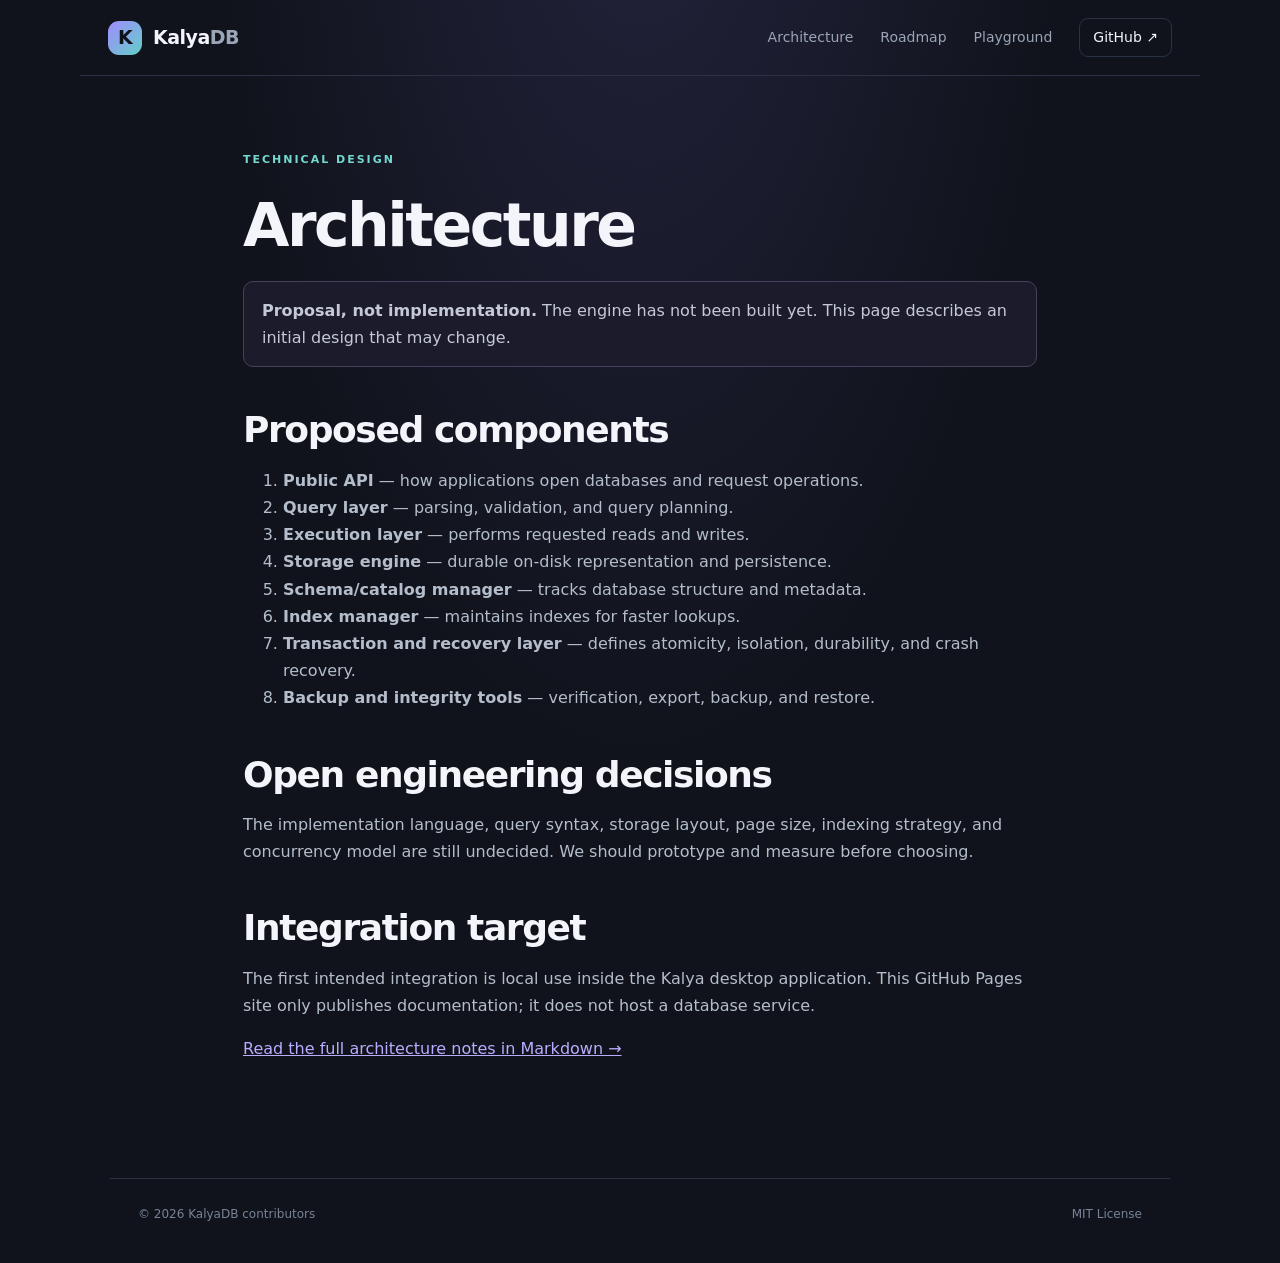
==== docs/architecture.html @ 590a4779 "Add architecture page to development site" ====
<!doctype html><html lang="en"><head><meta charset="utf-8"><meta name="viewport" content="width=device-width,initial-scale=1"><title>Architecture — KalyaDB</title><link rel="stylesheet" href="assets/style.css"></head><body><header class="topbar"><a class="brand" href="index.html"><span class="brand-mark">K</span><span>Kalya<span class="muted">DB</span></span></a><nav><a href="architecture.html">Architecture</a><a href="roadmap.html">Roadmap</a><a href="playground.html">Playground</a><a class="github-link" href="https://github.com/Kalya-org/KalyaDB">GitHub ↗</a></nav></header><main class="content"><div class="eyebrow">TECHNICAL DESIGN</div><h1>Architecture</h1><div class="callout"><strong>Proposal, not implementation.</strong> The engine has not been built yet. This page describes an initial design that may change.</div><h2>Proposed components</h2><ol><li><strong>Public API</strong> — how applications open databases and request operations.</li><li><strong>Query layer</strong> — parsing, validation, and query planning.</li><li><strong>Execution layer</strong> — performs requested reads and writes.</li><li><strong>Storage engine</strong> — durable on-disk representation and persistence.</li><li><strong>Schema/catalog manager</strong> — tracks database structure and metadata.</li><li><strong>Index manager</strong> — maintains indexes for faster lookups.</li><li><strong>Transaction and recovery layer</strong> — defines atomicity, isolation, durability, and crash recovery.</li><li><strong>Backup and integrity tools</strong> — verification, export, backup, and restore.</li></ol><h2>Open engineering decisions</h2><p>The implementation language, query syntax, storage layout, page size, indexing strategy, and concurrency model are still undecided. We should prototype and measure before choosing.</p><h2>Integration target</h2><p>The first intended integration is local use inside the Kalya desktop application. This GitHub Pages site only publishes documentation; it does not host a database service.</p><p><a href="architecture.md">Read the full architecture notes in Markdown →</a></p></main><footer><span>© 2026 KalyaDB contributors</span><span>MIT License</span></footer></body></html>
---- docs/assets/style.css ----
:root{color-scheme:dark;--bg:#10131b;--panel:#171c27;--panel2:#1d2431;--text:#f3f5fb;--muted:#9aa5b7;--line:#2a3343;--accent:#9b8cff;--cyan:#74d7d0}*{box-sizing:border-box}html{scroll-behavior:smooth}body{margin:0;background:radial-gradient(ellipse at 50% -20%,#24233e 0,transparent 48%),var(--bg);color:var(--text);font:16px/1.7 Inter,ui-sans-serif,system-ui,-apple-system,"Segoe UI",sans-serif}.topbar{height:76px;max-width:1120px;margin:auto;padding:0 28px;display:flex;align-items:center;justify-content:space-between;border-bottom:1px solid var(--line)}.brand{display:flex;align-items:center;gap:11px;color:var(--text);font-weight:750;font-size:19px;text-decoration:none;letter-spacing:-.5px}.brand-mark{display:grid;place-items:center;width:34px;height:34px;border-radius:11px;background:linear-gradient(135deg,#a18bff,#63cfc8);color:#11131a;font-weight:900}.muted{color:var(--muted)}nav{display:flex;align-items:center;gap:27px}nav a,.text-link{font-size:14px;color:var(--muted);text-decoration:none}nav a:hover,.text-link:hover{color:var(--text)}nav .github-link{color:var(--text);border:1px solid var(--line);padding:7px 13px;border-radius:9px}.hero{max-width:930px;margin:0 auto;padding:112px 28px 90px;text-align:center}.eyebrow{font-size:11px;letter-spacing:2px;font-weight:750;color:var(--cyan)}.pulse{display:inline-block;width:7px;height:7px;margin:0 8px 1px 0;border-radius:50%;background:var(--cyan);box-shadow:0 0 12px var(--cyan)}h1{font-size:clamp(48px,8vw,82px);line-height:1.04;letter-spacing:-4px;margin:24px 0}.gradient{background:linear-gradient(100deg,#b5a5ff,#76ddd3);background-clip:text;color:transparent}.lead{max-width:690px;margin:0 auto;color:#b4bdcb;font-size:18px}.actions{display:flex;justify-content:center;gap:13px;flex-wrap:wrap;margin:32px 0}.button{padding:12px 17px;border-radius:10px;text-decoration:none;font-size:14px;font-weight:700}.primary{background:#a899ff;color:#11131a}.primary span{margin-left:8px}.secondary{border:1px solid var(--line);color:var(--text)}.status-note{max-width:680px;margin:35px auto 0;padding:13px 17px;border:1px solid #45405e;background:#1a1b2b;border-radius:10px;color:#b9bfd0;font-size:13px;text-align:left}.status-note strong{color:#d8d0ff}.section{max-width:1060px;margin:auto;padding:45px 28px 70px}.section-heading{display:flex;justify-content:space-between;align-items:end;gap:30px;margin-bottom:25px}.section-heading p{max-width:390px;color:var(--muted);font-size:14px}h2{font-size:36px;line-height:1.15;letter-spacing:-1.4px;margin:10px 0}h3{margin:12px 0 5px;font-size:18px}.cards{display:grid;grid-template-columns:repeat(3,1fr);gap:15px}.card{padding:23px;border:1px solid var(--line);background:linear-gradient(145deg,var(--panel),#141923);border-radius:14px}.card p,.split p{color:var(--muted);font-size:14px}.card-icon{font-size:23px;color:var(--cyan)}.tag{display:inline-block;margin-top:12px;padding:3px 9px;border-radius:20px;background:#242b3b;color:#b9c2d3;font-size:11px}.split{display:grid;grid-template-columns:1fr 1fr;gap:45px;border-top:1px solid var(--line);padding-top:65px}.text-link{display:inline-block;margin-top:12px;color:#b9adff}footer{max-width:1060px;margin:auto;padding:25px 28px 38px;border-top:1px solid var(--line);display:flex;justify-content:space-between;color:#778397;font-size:12px}.content{max-width:850px;margin:0 auto;padding:75px 28px 100px}.content h1{font-size:clamp(40px,7vw,60px);letter-spacing:-2.5px}.content h2{margin-top:42px}.content p,.content li{color:#b4bdcb}.content a{color:#b9adff}.content code{background:#202737;padding:2px 6px;border-radius:5px}.callout{padding:15px 18px;background:#1b1b2b;border:1px solid #45405e;border-radius:10px;color:#c5c9d7;margin:25px 0}.codebox{padding:20px;background:#0b0e14;border:1px solid var(--line);border-radius:12px;overflow:auto;color:#c9d1e0;font:13px/1.8 ui-monospace,monospace}.playground textarea{width:100%;min-height:170px;padding:16px;background:#0b0e14;color:#dce4f2;border:1px solid var(--line);border-radius:10px;font:14px/1.7 ui-monospace,monospace;resize:vertical}.playground button{margin-top:12px;padding:10px 15px;background:#a899ff;color:#11131a;border:0;border-radius:8px;font-weight:700;cursor:pointer}.playground output{display:block;margin-top:15px;color:var(--muted);font-size:13px}@media(max-width:700px){.topbar{height:auto;min-height:70px;align-items:flex-start;padding-top:17px;padding-bottom:15px;gap:14px;flex-direction:column}nav{gap:15px;flex-wrap:wrap}.hero{padding-top:75px}h1{letter-spacing:-2px}.section-heading,.split{display:block}.cards{grid-template-columns:1fr}.section-heading p{margin-top:15px}footer{gap:10px;flex-direction:column}}
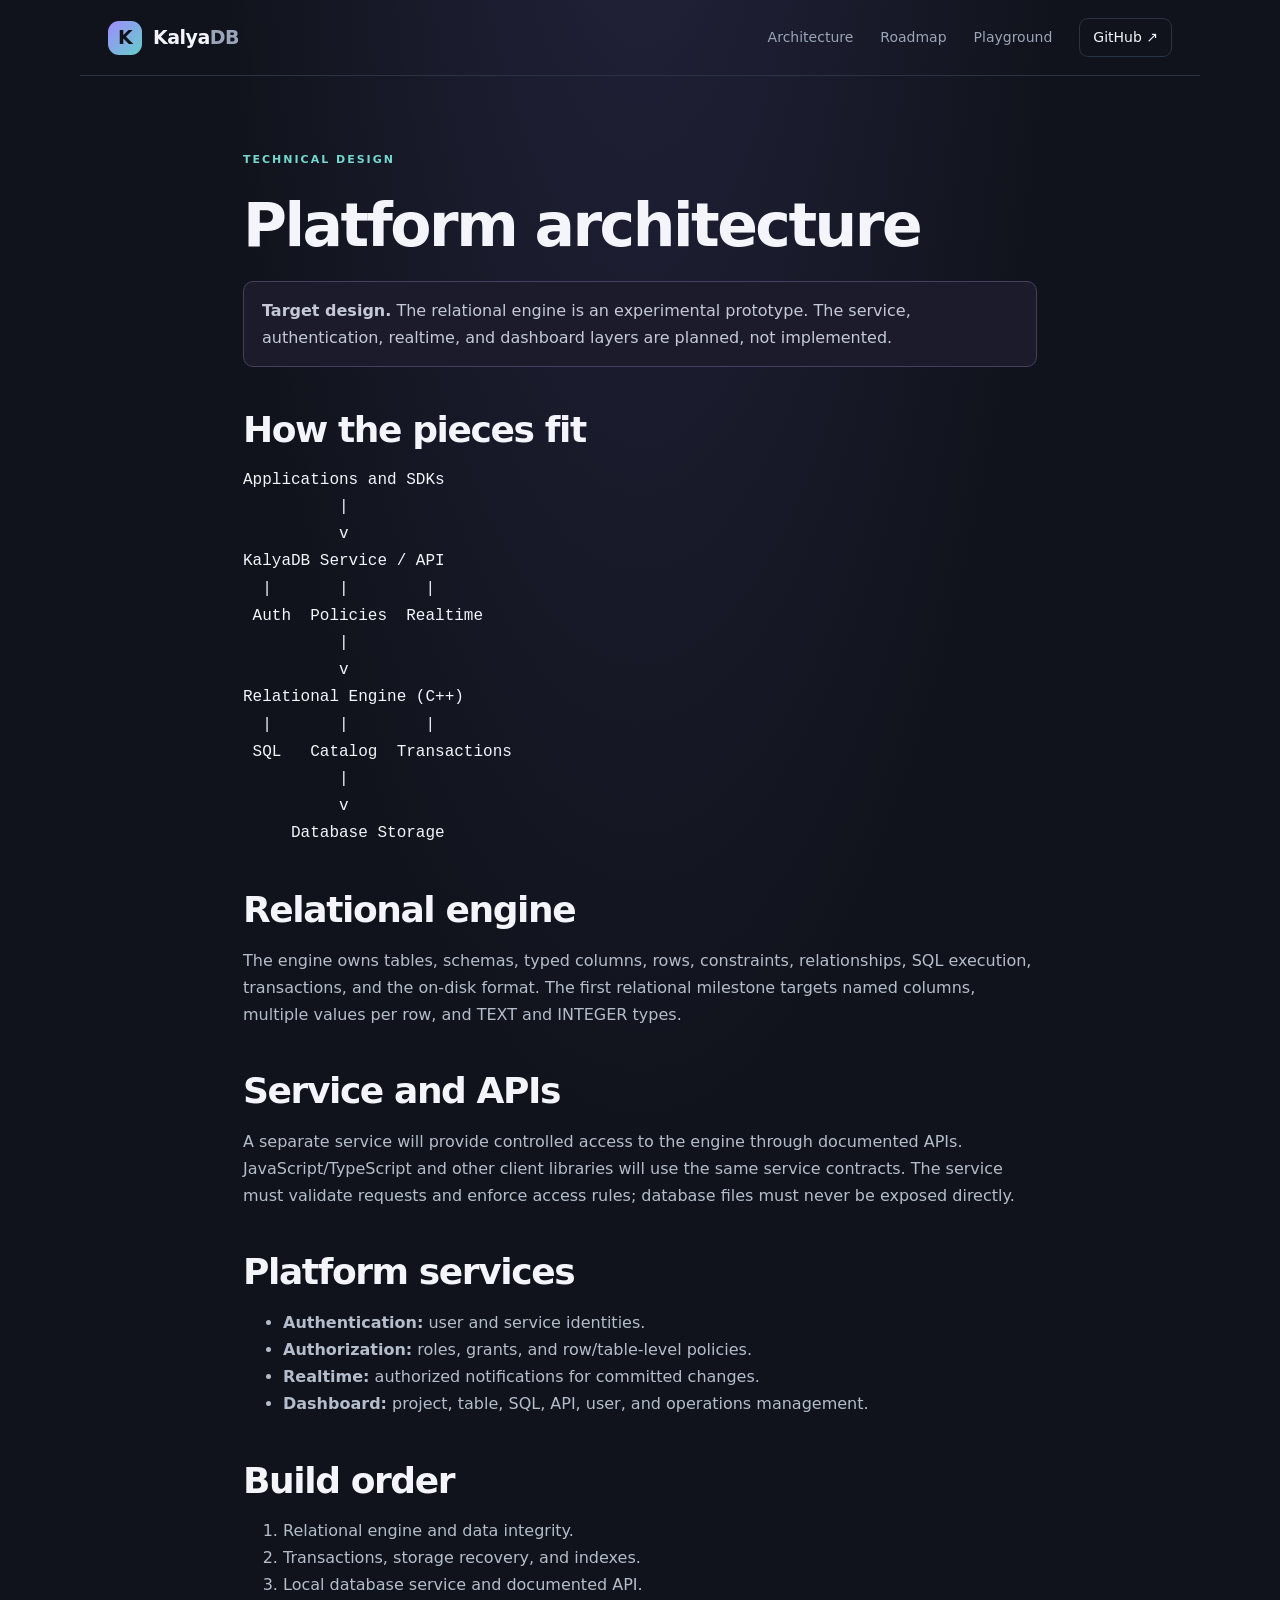
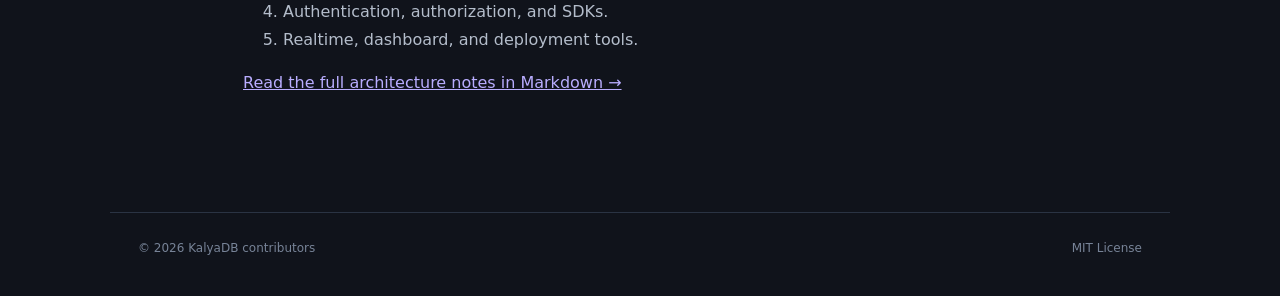
==== commit 1613f86d: "Refresh KalyaDB architecture page for relational platform" ====
--- a/docs/architecture.html
+++ b/docs/architecture.html
@@ -1 +1,56 @@
-<!doctype html><html lang="en"><head><meta charset="utf-8"><meta name="viewport" content="width=device-width,initial-scale=1"><title>Architecture — KalyaDB</title><link rel="stylesheet" href="assets/style.css"></head><body><header class="topbar"><a class="brand" href="index.html"><span class="brand-mark">K</span><span>Kalya<span class="muted">DB</span></span></a><nav><a href="architecture.html">Architecture</a><a href="roadmap.html">Roadmap</a><a href="playground.html">Playground</a><a class="github-link" href="https://github.com/Kalya-org/KalyaDB">GitHub ↗</a></nav></header><main class="content"><div class="eyebrow">TECHNICAL DESIGN</div><h1>Architecture</h1><div class="callout"><strong>Proposal, not implementation.</strong> The engine has not been built yet. This page describes an initial design that may change.</div><h2>Proposed components</h2><ol><li><strong>Public API</strong> — how applications open databases and request operations.</li><li><strong>Query layer</strong> — parsing, validation, and query planning.</li><li><strong>Execution layer</strong> — performs requested reads and writes.</li><li><strong>Storage engine</strong> — durable on-disk representation and persistence.</li><li><strong>Schema/catalog manager</strong> — tracks database structure and metadata.</li><li><strong>Index manager</strong> — maintains indexes for faster lookups.</li><li><strong>Transaction and recovery layer</strong> — defines atomicity, isolation, durability, and crash recovery.</li><li><strong>Backup and integrity tools</strong> — verification, export, backup, and restore.</li></ol><h2>Open engineering decisions</h2><p>The implementation language, query syntax, storage layout, page size, indexing strategy, and concurrency model are still undecided. We should prototype and measure before choosing.</p><h2>Integration target</h2><p>The first intended integration is local use inside the Kalya desktop application. This GitHub Pages site only publishes documentation; it does not host a database service.</p><p><a href="architecture.md">Read the full architecture notes in Markdown →</a></p></main><footer><span>© 2026 KalyaDB contributors</span><span>MIT License</span></footer></body></html>+<!doctype html>
+<html lang="en">
+<head>
+  <meta charset="utf-8">
+  <meta name="viewport" content="width=device-width,initial-scale=1">
+  <title>Architecture — KalyaDB</title>
+  <link rel="stylesheet" href="assets/style.css">
+</head>
+<body>
+  <header class="topbar">
+    <a class="brand" href="index.html"><span class="brand-mark">K</span><span>Kalya<span class="muted">DB</span></span></a>
+    <nav><a href="architecture.html">Architecture</a><a href="roadmap.html">Roadmap</a><a href="playground.html">Playground</a><a class="github-link" href="https://github.com/Kalya-org/KalyaDB">GitHub ↗</a></nav>
+  </header>
+  <main class="content">
+    <div class="eyebrow">TECHNICAL DESIGN</div>
+    <h1>Platform architecture</h1>
+    <div class="callout"><strong>Target design.</strong> The relational engine is an experimental prototype. The service, authentication, realtime, and dashboard layers are planned, not implemented.</div>
+    <h2>How the pieces fit</h2>
+    <pre class="architecture-diagram">Applications and SDKs
+          |
+          v
+KalyaDB Service / API
+  |       |        |
+ Auth  Policies  Realtime
+          |
+          v
+Relational Engine (C++)
+  |       |        |
+ SQL   Catalog  Transactions
+          |
+          v
+     Database Storage</pre>
+    <h2>Relational engine</h2>
+    <p>The engine owns tables, schemas, typed columns, rows, constraints, relationships, SQL execution, transactions, and the on-disk format. The first relational milestone targets named columns, multiple values per row, and TEXT and INTEGER types.</p>
+    <h2>Service and APIs</h2>
+    <p>A separate service will provide controlled access to the engine through documented APIs. JavaScript/TypeScript and other client libraries will use the same service contracts. The service must validate requests and enforce access rules; database files must never be exposed directly.</p>
+    <h2>Platform services</h2>
+    <ul>
+      <li><strong>Authentication:</strong> user and service identities.</li>
+      <li><strong>Authorization:</strong> roles, grants, and row/table-level policies.</li>
+      <li><strong>Realtime:</strong> authorized notifications for committed changes.</li>
+      <li><strong>Dashboard:</strong> project, table, SQL, API, user, and operations management.</li>
+    </ul>
+    <h2>Build order</h2>
+    <ol>
+      <li>Relational engine and data integrity.</li>
+      <li>Transactions, storage recovery, and indexes.</li>
+      <li>Local database service and documented API.</li>
+      <li>Authentication, authorization, and SDKs.</li>
+      <li>Realtime, dashboard, and deployment tools.</li>
+    </ol>
+    <p><a href="architecture.md">Read the full architecture notes in Markdown →</a></p>
+  </main>
+  <footer><span>© 2026 KalyaDB contributors</span><span>MIT License</span></footer>
+</body>
+</html>
